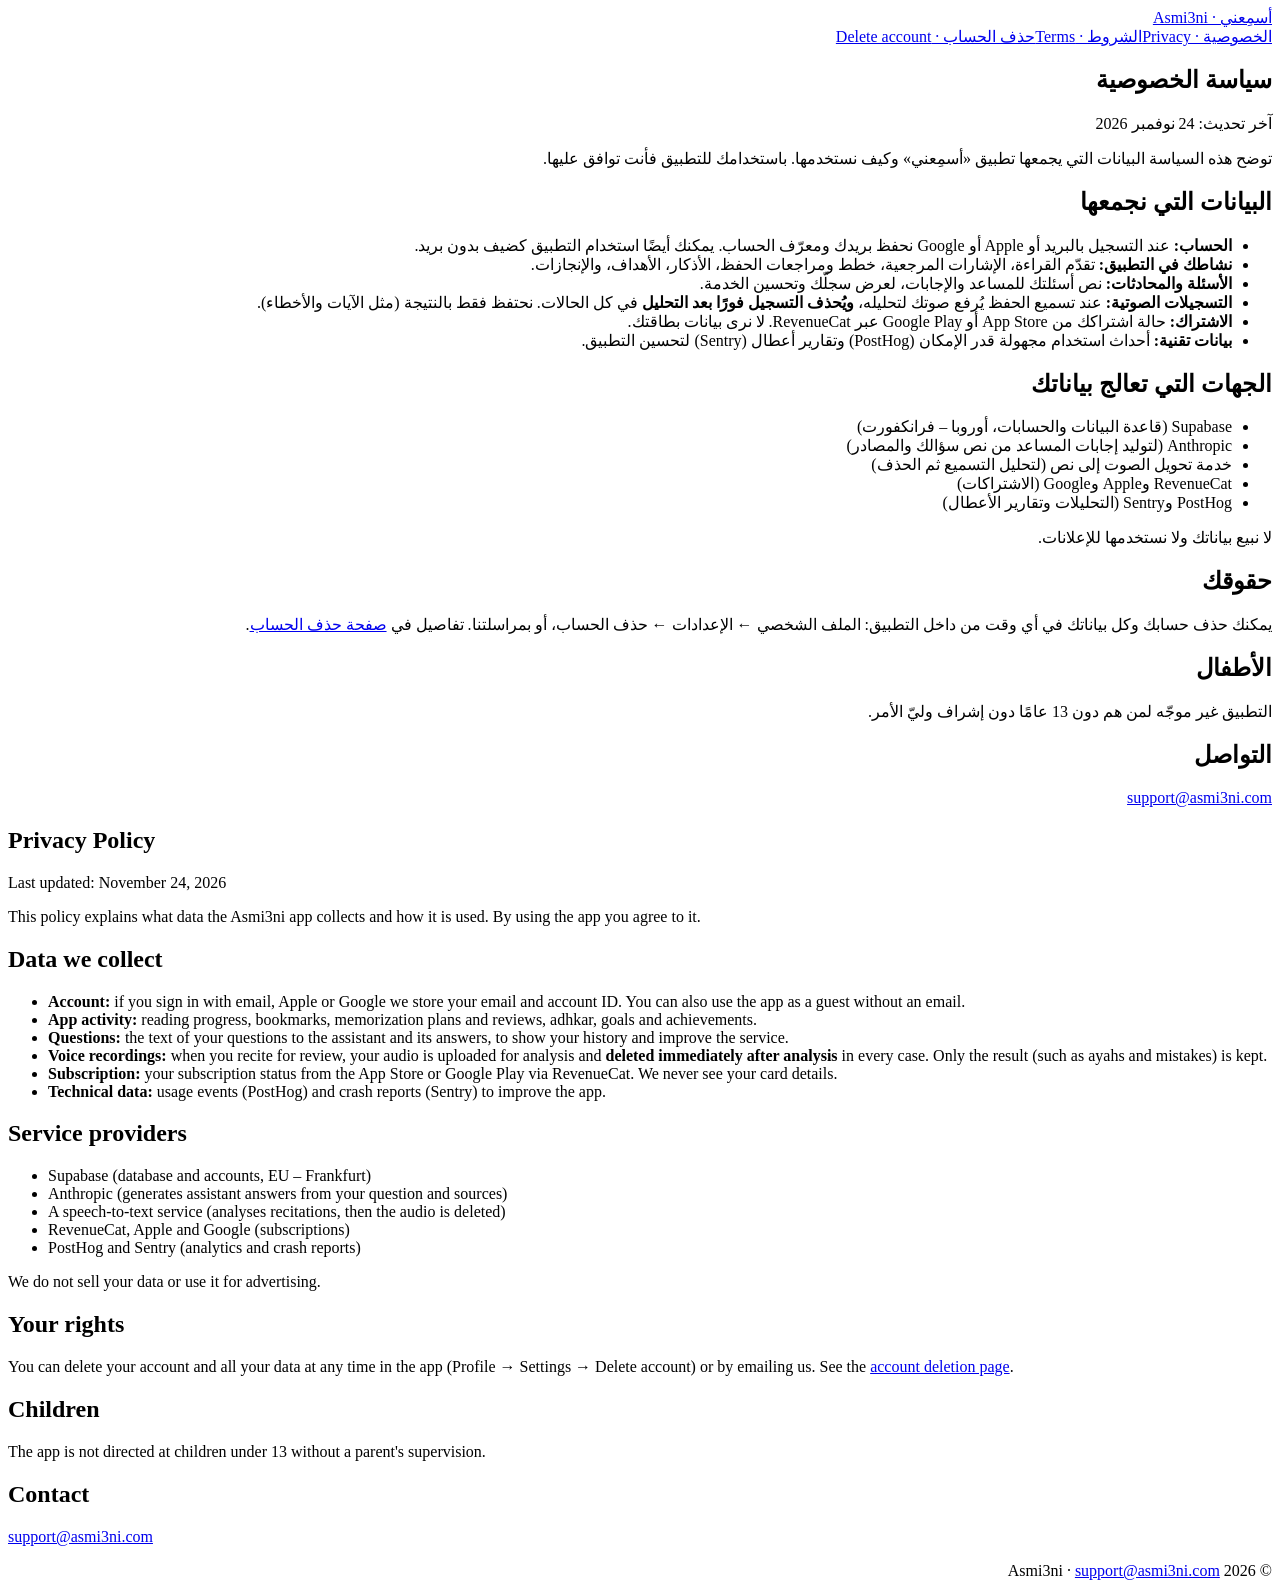
==== site/privacy/index.html @ eb7c032b "Publish privacy, terms and account-deletion pages on asmi3ni.com Adds a small bilingual static site " ====
<!doctype html>
<html lang="ar" dir="rtl">
<head>
<meta charset="utf-8">
<meta name="viewport" content="width=device-width,initial-scale=1">
<title>سياسة الخصوصية · Privacy Policy</title>
<link rel="stylesheet" href="/style.css">
</head>
<body><main>
<header><a href="/">أسمِعني · Asmi3ni</a></header>
<nav><a href="/privacy/">الخصوصية · Privacy</a><a href="/terms/">الشروط · Terms</a><a href="/delete-account/">حذف الحساب · Delete account</a></nav>
<section>
<h1>سياسة الخصوصية</h1>
<p class="muted">آخر تحديث: 24 نوفمبر 2026</p>
<p>توضح هذه السياسة البيانات التي يجمعها تطبيق «أسمِعني» وكيف نستخدمها. باستخدامك للتطبيق فأنت توافق عليها.</p>
<h2>البيانات التي نجمعها</h2>
<ul>
<li><strong>الحساب:</strong> عند التسجيل بالبريد أو Apple أو Google نحفظ بريدك ومعرّف الحساب. يمكنك أيضًا استخدام التطبيق كضيف بدون بريد.</li>
<li><strong>نشاطك في التطبيق:</strong> تقدّم القراءة، الإشارات المرجعية، خطط ومراجعات الحفظ، الأذكار، الأهداف، والإنجازات.</li>
<li><strong>الأسئلة والمحادثات:</strong> نص أسئلتك للمساعد والإجابات، لعرض سجلّك وتحسين الخدمة.</li>
<li><strong>التسجيلات الصوتية:</strong> عند تسميع الحفظ يُرفع صوتك لتحليله، <strong>ويُحذف التسجيل فورًا بعد التحليل</strong> في كل الحالات. نحتفظ فقط بالنتيجة (مثل الآيات والأخطاء).</li>
<li><strong>الاشتراك:</strong> حالة اشتراكك من App Store أو Google Play عبر RevenueCat. لا نرى بيانات بطاقتك.</li>
<li><strong>بيانات تقنية:</strong> أحداث استخدام مجهولة قدر الإمكان (PostHog) وتقارير أعطال (Sentry) لتحسين التطبيق.</li>
</ul>
<h2>الجهات التي تعالج بياناتك</h2>
<ul>
<li>Supabase (قاعدة البيانات والحسابات، أوروبا – فرانكفورت)</li>
<li>Anthropic (لتوليد إجابات المساعد من نص سؤالك والمصادر)</li>
<li>خدمة تحويل الصوت إلى نص (لتحليل التسميع ثم الحذف)</li>
<li>RevenueCat وApple وGoogle (الاشتراكات)</li>
<li>PostHog وSentry (التحليلات وتقارير الأعطال)</li>
</ul>
<p>لا نبيع بياناتك ولا نستخدمها للإعلانات.</p>
<h2>حقوقك</h2>
<p>يمكنك حذف حسابك وكل بياناتك في أي وقت من داخل التطبيق: الملف الشخصي ← الإعدادات ← حذف الحساب، أو بمراسلتنا. تفاصيل في <a href="/delete-account/">صفحة حذف الحساب</a>.</p>
<h2>الأطفال</h2>
<p>التطبيق غير موجّه لمن هم دون 13 عامًا دون إشراف وليّ الأمر.</p>
<h2>التواصل</h2>
<p><a href="mailto:support@asmi3ni.com">support@asmi3ni.com</a></p>
</section>
<section dir="ltr" lang="en">
<h1>Privacy Policy</h1>
<p class="muted">Last updated: November 24, 2026</p>
<p>This policy explains what data the Asmi3ni app collects and how it is used. By using the app you agree to it.</p>
<h2>Data we collect</h2>
<ul>
<li><strong>Account:</strong> if you sign in with email, Apple or Google we store your email and account ID. You can also use the app as a guest without an email.</li>
<li><strong>App activity:</strong> reading progress, bookmarks, memorization plans and reviews, adhkar, goals and achievements.</li>
<li><strong>Questions:</strong> the text of your questions to the assistant and its answers, to show your history and improve the service.</li>
<li><strong>Voice recordings:</strong> when you recite for review, your audio is uploaded for analysis and <strong>deleted immediately after analysis</strong> in every case. Only the result (such as ayahs and mistakes) is kept.</li>
<li><strong>Subscription:</strong> your subscription status from the App Store or Google Play via RevenueCat. We never see your card details.</li>
<li><strong>Technical data:</strong> usage events (PostHog) and crash reports (Sentry) to improve the app.</li>
</ul>
<h2>Service providers</h2>
<ul>
<li>Supabase (database and accounts, EU – Frankfurt)</li>
<li>Anthropic (generates assistant answers from your question and sources)</li>
<li>A speech-to-text service (analyses recitations, then the audio is deleted)</li>
<li>RevenueCat, Apple and Google (subscriptions)</li>
<li>PostHog and Sentry (analytics and crash reports)</li>
</ul>
<p>We do not sell your data or use it for advertising.</p>
<h2>Your rights</h2>
<p>You can delete your account and all your data at any time in the app (Profile → Settings → Delete account) or by emailing us. See the <a href="/delete-account/">account deletion page</a>.</p>
<h2>Children</h2>
<p>The app is not directed at children under 13 without a parent's supervision.</p>
<h2>Contact</h2>
<p><a href="mailto:support@asmi3ni.com">support@asmi3ni.com</a></p>
</section>
<footer>© 2026 Asmi3ni · <a href="mailto:support@asmi3ni.com">support@asmi3ni.com</a></footer>
</main></body></html>
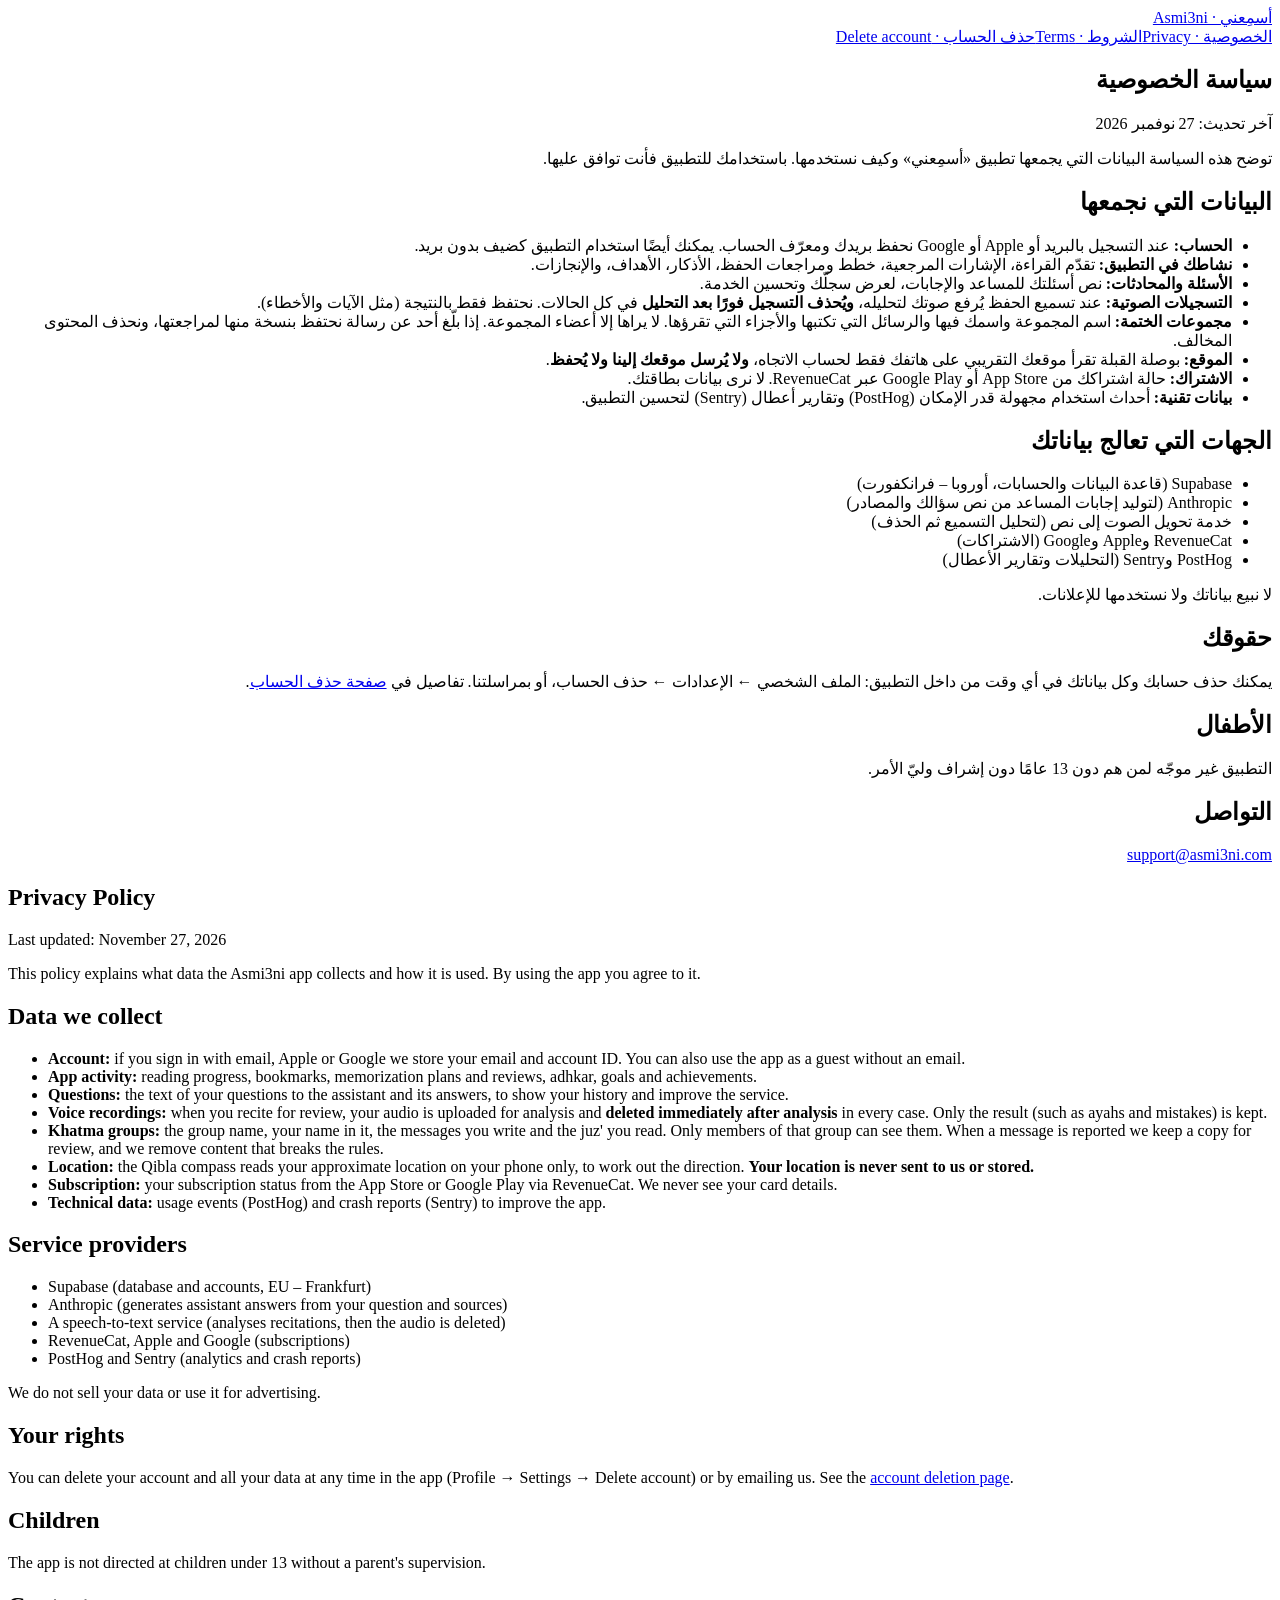
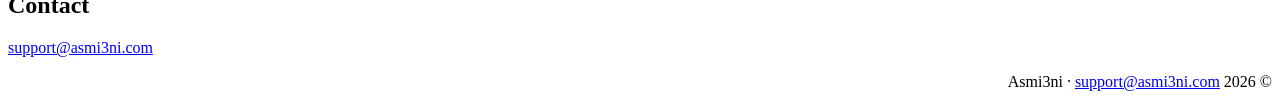
==== commit 6e66a4cf: "Add Qibla compass and Khatma groups (with report, block and content filter) - Qibla: on-device great" ====
--- a/site/privacy/index.html
+++ b/site/privacy/index.html
@@ -11,7 +11,7 @@
 <nav><a href="/privacy/">الخصوصية · Privacy</a><a href="/terms/">الشروط · Terms</a><a href="/delete-account/">حذف الحساب · Delete account</a></nav>
 <section>
 <h1>سياسة الخصوصية</h1>
-<p class="muted">آخر تحديث: 24 نوفمبر 2026</p>
+<p class="muted">آخر تحديث: 27 نوفمبر 2026</p>
 <p>توضح هذه السياسة البيانات التي يجمعها تطبيق «أسمِعني» وكيف نستخدمها. باستخدامك للتطبيق فأنت توافق عليها.</p>
 <h2>البيانات التي نجمعها</h2>
 <ul>
@@ -19,6 +19,8 @@
 <li><strong>نشاطك في التطبيق:</strong> تقدّم القراءة، الإشارات المرجعية، خطط ومراجعات الحفظ، الأذكار، الأهداف، والإنجازات.</li>
 <li><strong>الأسئلة والمحادثات:</strong> نص أسئلتك للمساعد والإجابات، لعرض سجلّك وتحسين الخدمة.</li>
 <li><strong>التسجيلات الصوتية:</strong> عند تسميع الحفظ يُرفع صوتك لتحليله، <strong>ويُحذف التسجيل فورًا بعد التحليل</strong> في كل الحالات. نحتفظ فقط بالنتيجة (مثل الآيات والأخطاء).</li>
+<li><strong>مجموعات الختمة:</strong> اسم المجموعة واسمك فيها والرسائل التي تكتبها والأجزاء التي تقرؤها. لا يراها إلا أعضاء المجموعة. إذا بلّغ أحد عن رسالة نحتفظ بنسخة منها لمراجعتها، ونحذف المحتوى المخالف.</li>
+<li><strong>الموقع:</strong> بوصلة القبلة تقرأ موقعك التقريبي على هاتفك فقط لحساب الاتجاه، <strong>ولا يُرسل موقعك إلينا ولا يُحفظ</strong>.</li>
 <li><strong>الاشتراك:</strong> حالة اشتراكك من App Store أو Google Play عبر RevenueCat. لا نرى بيانات بطاقتك.</li>
 <li><strong>بيانات تقنية:</strong> أحداث استخدام مجهولة قدر الإمكان (PostHog) وتقارير أعطال (Sentry) لتحسين التطبيق.</li>
 </ul>
@@ -40,7 +42,7 @@
 </section>
 <section dir="ltr" lang="en">
 <h1>Privacy Policy</h1>
-<p class="muted">Last updated: November 24, 2026</p>
+<p class="muted">Last updated: November 27, 2026</p>
 <p>This policy explains what data the Asmi3ni app collects and how it is used. By using the app you agree to it.</p>
 <h2>Data we collect</h2>
 <ul>
@@ -48,6 +50,8 @@
 <li><strong>App activity:</strong> reading progress, bookmarks, memorization plans and reviews, adhkar, goals and achievements.</li>
 <li><strong>Questions:</strong> the text of your questions to the assistant and its answers, to show your history and improve the service.</li>
 <li><strong>Voice recordings:</strong> when you recite for review, your audio is uploaded for analysis and <strong>deleted immediately after analysis</strong> in every case. Only the result (such as ayahs and mistakes) is kept.</li>
+<li><strong>Khatma groups:</strong> the group name, your name in it, the messages you write and the juz' you read. Only members of that group can see them. When a message is reported we keep a copy for review, and we remove content that breaks the rules.</li>
+<li><strong>Location:</strong> the Qibla compass reads your approximate location on your phone only, to work out the direction. <strong>Your location is never sent to us or stored.</strong></li>
 <li><strong>Subscription:</strong> your subscription status from the App Store or Google Play via RevenueCat. We never see your card details.</li>
 <li><strong>Technical data:</strong> usage events (PostHog) and crash reports (Sentry) to improve the app.</li>
 </ul>
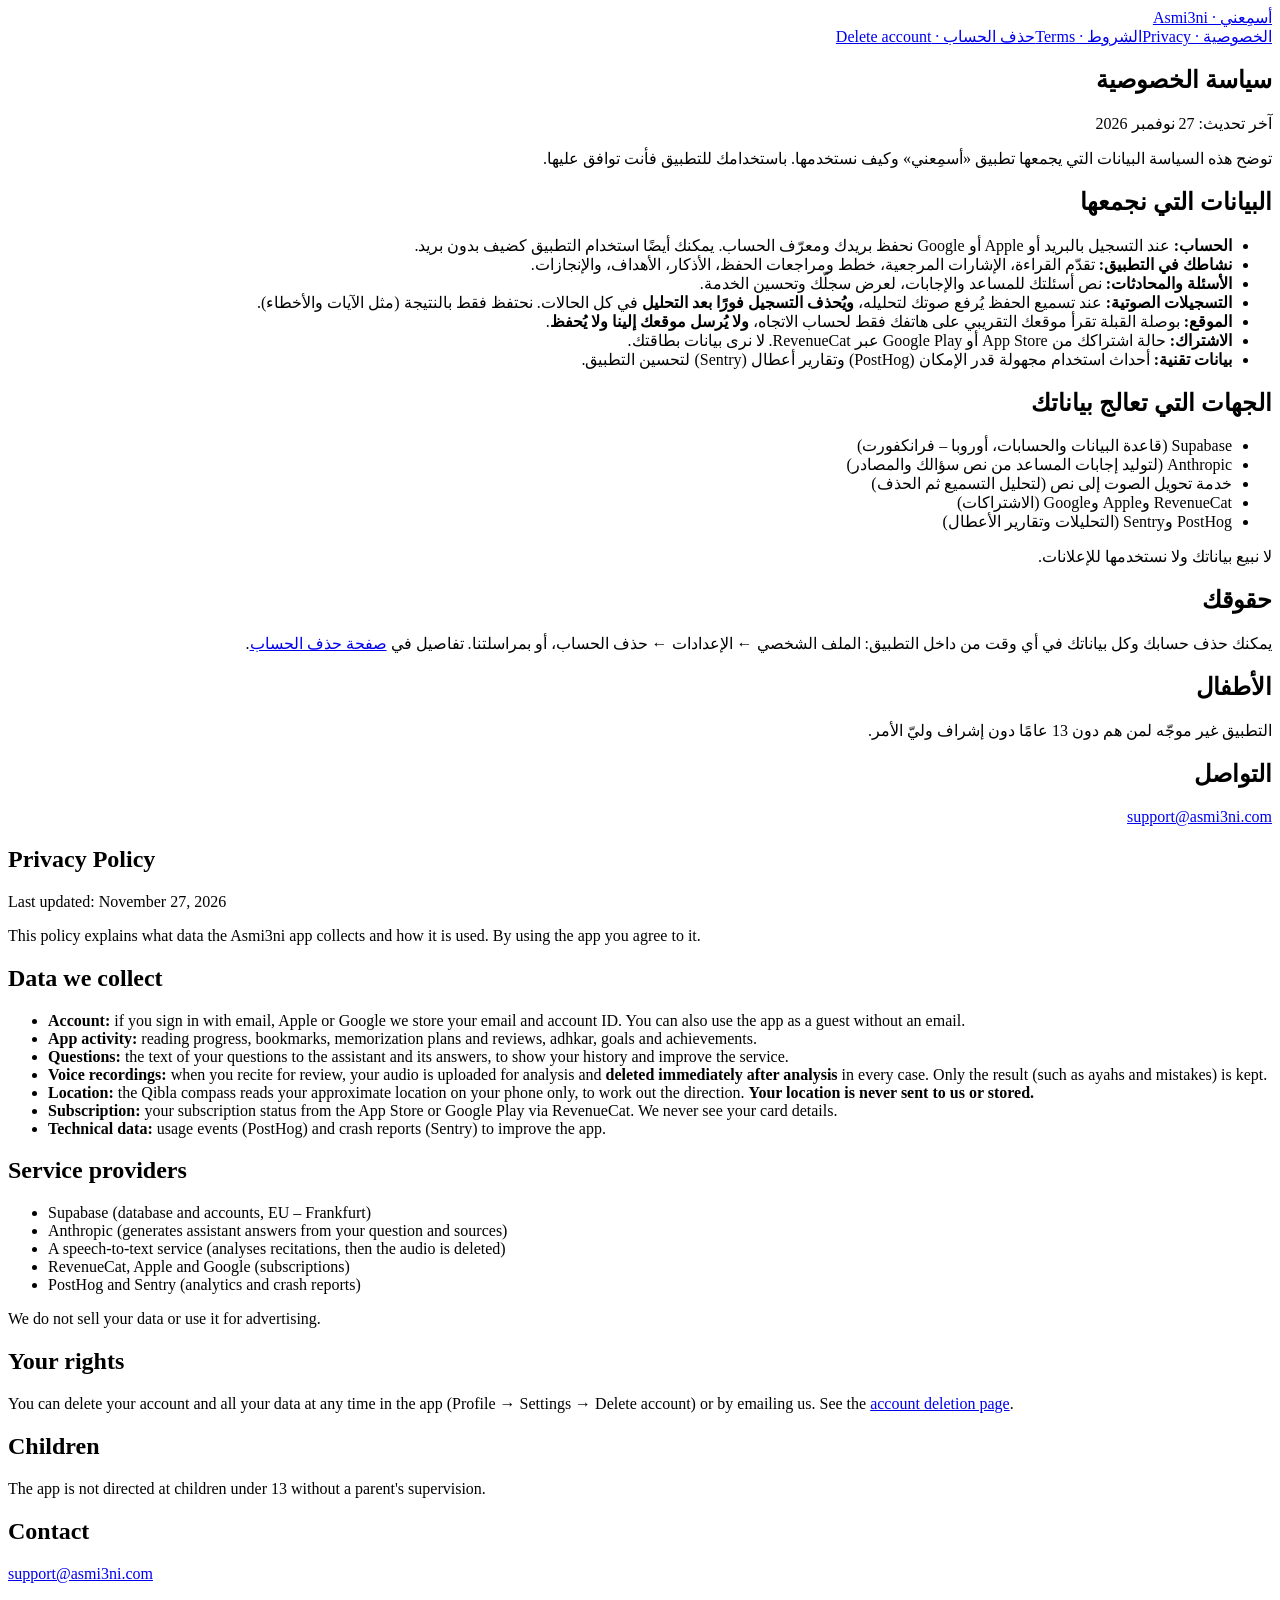
==== commit d81a2cea: "Postpone Khatma groups; keep only the Qibla compass in this PR The owner decided not to ship user me" ====
--- a/site/privacy/index.html
+++ b/site/privacy/index.html
@@ -19,7 +19,6 @@
 <li><strong>نشاطك في التطبيق:</strong> تقدّم القراءة، الإشارات المرجعية، خطط ومراجعات الحفظ، الأذكار، الأهداف، والإنجازات.</li>
 <li><strong>الأسئلة والمحادثات:</strong> نص أسئلتك للمساعد والإجابات، لعرض سجلّك وتحسين الخدمة.</li>
 <li><strong>التسجيلات الصوتية:</strong> عند تسميع الحفظ يُرفع صوتك لتحليله، <strong>ويُحذف التسجيل فورًا بعد التحليل</strong> في كل الحالات. نحتفظ فقط بالنتيجة (مثل الآيات والأخطاء).</li>
-<li><strong>مجموعات الختمة:</strong> اسم المجموعة واسمك فيها والرسائل التي تكتبها والأجزاء التي تقرؤها. لا يراها إلا أعضاء المجموعة. إذا بلّغ أحد عن رسالة نحتفظ بنسخة منها لمراجعتها، ونحذف المحتوى المخالف.</li>
 <li><strong>الموقع:</strong> بوصلة القبلة تقرأ موقعك التقريبي على هاتفك فقط لحساب الاتجاه، <strong>ولا يُرسل موقعك إلينا ولا يُحفظ</strong>.</li>
 <li><strong>الاشتراك:</strong> حالة اشتراكك من App Store أو Google Play عبر RevenueCat. لا نرى بيانات بطاقتك.</li>
 <li><strong>بيانات تقنية:</strong> أحداث استخدام مجهولة قدر الإمكان (PostHog) وتقارير أعطال (Sentry) لتحسين التطبيق.</li>
@@ -50,7 +49,6 @@
 <li><strong>App activity:</strong> reading progress, bookmarks, memorization plans and reviews, adhkar, goals and achievements.</li>
 <li><strong>Questions:</strong> the text of your questions to the assistant and its answers, to show your history and improve the service.</li>
 <li><strong>Voice recordings:</strong> when you recite for review, your audio is uploaded for analysis and <strong>deleted immediately after analysis</strong> in every case. Only the result (such as ayahs and mistakes) is kept.</li>
-<li><strong>Khatma groups:</strong> the group name, your name in it, the messages you write and the juz' you read. Only members of that group can see them. When a message is reported we keep a copy for review, and we remove content that breaks the rules.</li>
 <li><strong>Location:</strong> the Qibla compass reads your approximate location on your phone only, to work out the direction. <strong>Your location is never sent to us or stored.</strong></li>
 <li><strong>Subscription:</strong> your subscription status from the App Store or Google Play via RevenueCat. We never see your card details.</li>
 <li><strong>Technical data:</strong> usage events (PostHog) and crash reports (Sentry) to improve the app.</li>
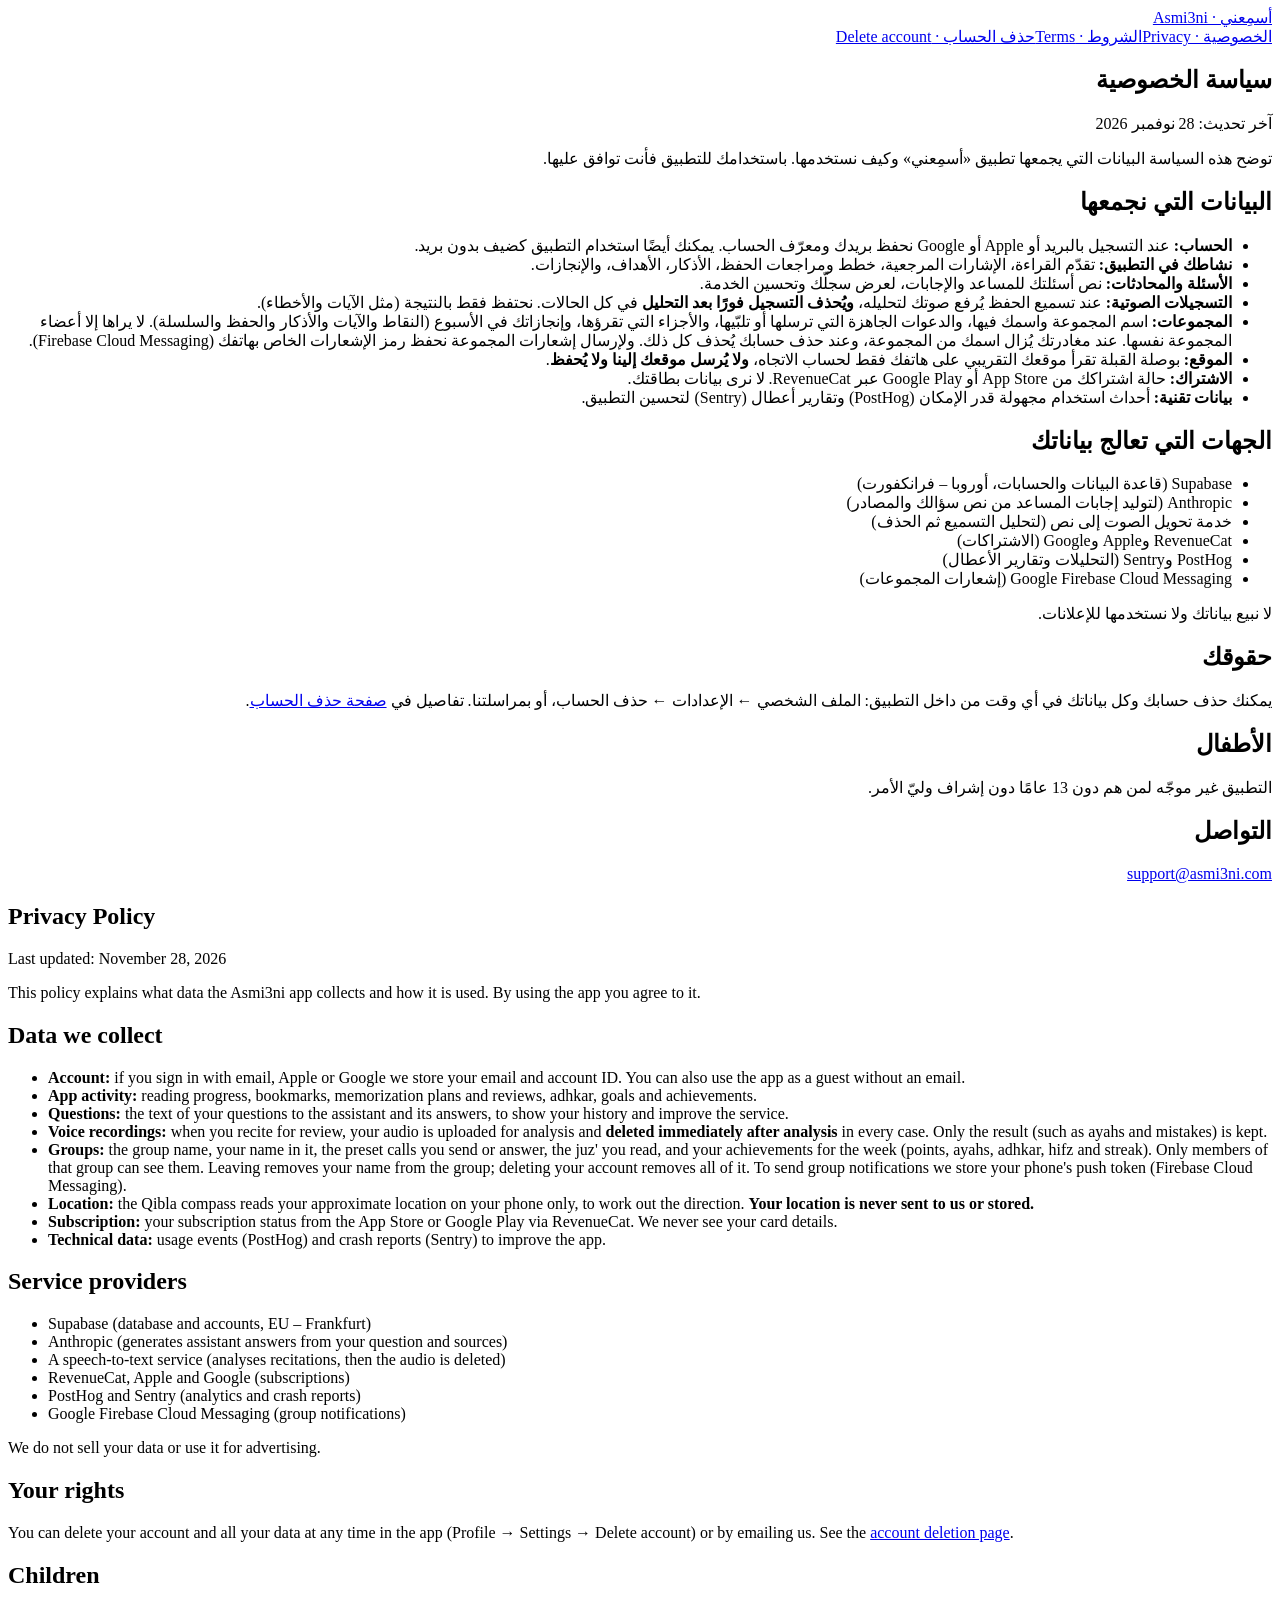
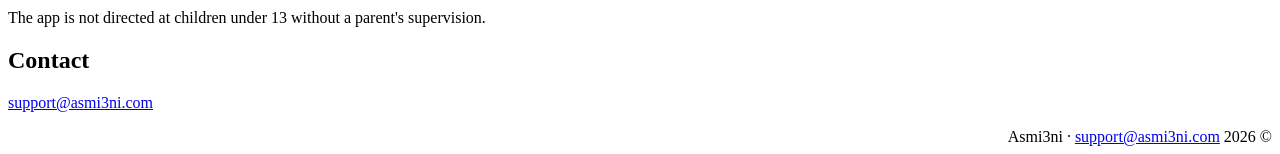
==== commit fc213558: "Add family groups: weekly achievements, preset calls with push, shared khatma - Private invite-code " ====
--- a/site/privacy/index.html
+++ b/site/privacy/index.html
@@ -11,7 +11,7 @@
 <nav><a href="/privacy/">الخصوصية · Privacy</a><a href="/terms/">الشروط · Terms</a><a href="/delete-account/">حذف الحساب · Delete account</a></nav>
 <section>
 <h1>سياسة الخصوصية</h1>
-<p class="muted">آخر تحديث: 27 نوفمبر 2026</p>
+<p class="muted">آخر تحديث: 28 نوفمبر 2026</p>
 <p>توضح هذه السياسة البيانات التي يجمعها تطبيق «أسمِعني» وكيف نستخدمها. باستخدامك للتطبيق فأنت توافق عليها.</p>
 <h2>البيانات التي نجمعها</h2>
 <ul>
@@ -19,6 +19,7 @@
 <li><strong>نشاطك في التطبيق:</strong> تقدّم القراءة، الإشارات المرجعية، خطط ومراجعات الحفظ، الأذكار، الأهداف، والإنجازات.</li>
 <li><strong>الأسئلة والمحادثات:</strong> نص أسئلتك للمساعد والإجابات، لعرض سجلّك وتحسين الخدمة.</li>
 <li><strong>التسجيلات الصوتية:</strong> عند تسميع الحفظ يُرفع صوتك لتحليله، <strong>ويُحذف التسجيل فورًا بعد التحليل</strong> في كل الحالات. نحتفظ فقط بالنتيجة (مثل الآيات والأخطاء).</li>
+<li><strong>المجموعات:</strong> اسم المجموعة واسمك فيها، والدعوات الجاهزة التي ترسلها أو تلبّيها، والأجزاء التي تقرؤها، وإنجازاتك في الأسبوع (النقاط والآيات والأذكار والحفظ والسلسلة). لا يراها إلا أعضاء المجموعة نفسها. عند مغادرتك يُزال اسمك من المجموعة، وعند حذف حسابك يُحذف كل ذلك. ولإرسال إشعارات المجموعة نحفظ رمز الإشعارات الخاص بهاتفك (Firebase Cloud Messaging).</li>
 <li><strong>الموقع:</strong> بوصلة القبلة تقرأ موقعك التقريبي على هاتفك فقط لحساب الاتجاه، <strong>ولا يُرسل موقعك إلينا ولا يُحفظ</strong>.</li>
 <li><strong>الاشتراك:</strong> حالة اشتراكك من App Store أو Google Play عبر RevenueCat. لا نرى بيانات بطاقتك.</li>
 <li><strong>بيانات تقنية:</strong> أحداث استخدام مجهولة قدر الإمكان (PostHog) وتقارير أعطال (Sentry) لتحسين التطبيق.</li>
@@ -30,6 +31,7 @@
 <li>خدمة تحويل الصوت إلى نص (لتحليل التسميع ثم الحذف)</li>
 <li>RevenueCat وApple وGoogle (الاشتراكات)</li>
 <li>PostHog وSentry (التحليلات وتقارير الأعطال)</li>
+<li>Google Firebase Cloud Messaging (إشعارات المجموعات)</li>
 </ul>
 <p>لا نبيع بياناتك ولا نستخدمها للإعلانات.</p>
 <h2>حقوقك</h2>
@@ -41,7 +43,7 @@
 </section>
 <section dir="ltr" lang="en">
 <h1>Privacy Policy</h1>
-<p class="muted">Last updated: November 27, 2026</p>
+<p class="muted">Last updated: November 28, 2026</p>
 <p>This policy explains what data the Asmi3ni app collects and how it is used. By using the app you agree to it.</p>
 <h2>Data we collect</h2>
 <ul>
@@ -49,6 +51,7 @@
 <li><strong>App activity:</strong> reading progress, bookmarks, memorization plans and reviews, adhkar, goals and achievements.</li>
 <li><strong>Questions:</strong> the text of your questions to the assistant and its answers, to show your history and improve the service.</li>
 <li><strong>Voice recordings:</strong> when you recite for review, your audio is uploaded for analysis and <strong>deleted immediately after analysis</strong> in every case. Only the result (such as ayahs and mistakes) is kept.</li>
+<li><strong>Groups:</strong> the group name, your name in it, the preset calls you send or answer, the juz' you read, and your achievements for the week (points, ayahs, adhkar, hifz and streak). Only members of that group can see them. Leaving removes your name from the group; deleting your account removes all of it. To send group notifications we store your phone's push token (Firebase Cloud Messaging).</li>
 <li><strong>Location:</strong> the Qibla compass reads your approximate location on your phone only, to work out the direction. <strong>Your location is never sent to us or stored.</strong></li>
 <li><strong>Subscription:</strong> your subscription status from the App Store or Google Play via RevenueCat. We never see your card details.</li>
 <li><strong>Technical data:</strong> usage events (PostHog) and crash reports (Sentry) to improve the app.</li>
@@ -60,6 +63,7 @@
 <li>A speech-to-text service (analyses recitations, then the audio is deleted)</li>
 <li>RevenueCat, Apple and Google (subscriptions)</li>
 <li>PostHog and Sentry (analytics and crash reports)</li>
+<li>Google Firebase Cloud Messaging (group notifications)</li>
 </ul>
 <p>We do not sell your data or use it for advertising.</p>
 <h2>Your rights</h2>
